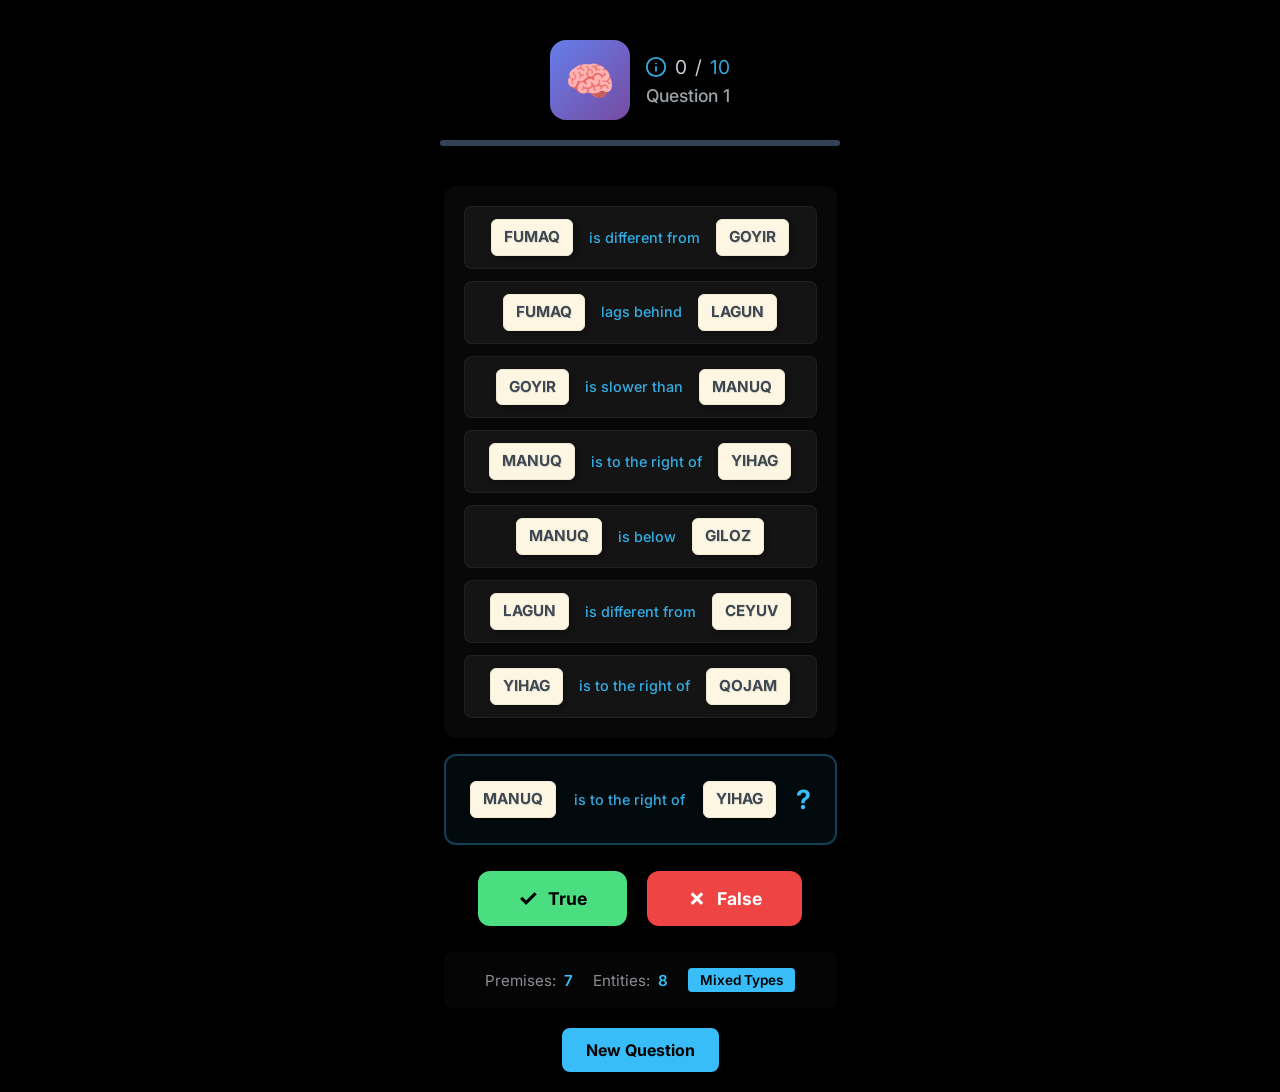
==== render/demo.html @ 79dd6ef5 "v0" ====
<!DOCTYPE html>
<html lang="en">
<head>
    <meta charset="UTF-8">
    <meta name="viewport" content="width=device-width, initial-scale=1.0, user-scalable=no">
    <meta name="description" content="Logic puzzle game">
    <meta name="theme-color" content="#000000">
    <title>Logic Game - Syllogimous v2</title>
    <link rel="stylesheet" href="logic.css">
</head>
<body>

<header>
    <div class="header-top">
        <div class="app-icon" style="background: linear-gradient(135deg, #667eea 0%, #764ba2 100%); display: flex; align-items: center; justify-content: center; font-size: 40px;">
            🧠
        </div>
        <div class="header-info">
            <div class="stats">
                <svg class="icon-search" viewBox="0 0 24 24" fill="none" stroke="currentColor" stroke-width="2" stroke-linecap="round" stroke-linejoin="round" style="width: 22px; height: 22px; color: var(--accent);">
                    <circle cx="12" cy="12" r="10"></circle>
                    <path d="M12 16v-4"></path>
                    <path d="M12 8h.01"></path>
                </svg>
                <span id="lbl-score">0</span> / <span id="lbl-total" style="color:var(--accent)">10</span>
            </div>
            <div class="meta-info">Question <span id="lbl-question">1</span></div>
        </div>
    </div>
    <div class="progress-container">
        <div id="progress" class="progress-bar" style="width: 0%"></div>
    </div>
</header>

<div id="game-container"></div>

<div id="debug-info" style="display: none;"></div>

<button id="btn-new-question" style="margin-top: 20px; padding: 12px 24px; border: none; background: var(--accent); color: #000; border-radius: 8px; font-size: 1rem; font-weight: bold; cursor: pointer; font-family: inherit;">
    New Question
</button>

<script type="module">
import { QuestionGenerator } from '../generators/QuestionGenerator.js';
import { LinearRelationType } from '../relations/LinearRelationType.js';
import { SpatialRelationType } from '../relations/SpatialRelationType.js';
import { CategoricalRelationType } from '../relations/CategoricalRelationType.js';
import { RandomUtils } from '../utils/RandomUtils.js';
import { EntityFactory } from '../utils/EntityFactory.js';
import { Renderer } from './Renderer.js';

// Game state
const gameState = {
    score: 0,
    total: 10,
    questionNumber: 1,
    currentQuestion: null,
    answered: false
};

// Setup
const random = new RandomUtils();
const entityFactory = new EntityFactory({
    useNonsenseWords: true,
    nonsenseWordLength: 5
}, random);

const linearType = new LinearRelationType();
const spatialType = new SpatialRelationType(2);
const categoricalType = new CategoricalRelationType();

const generator = new QuestionGenerator({
    entityFactory,
    linearDimensions: ['size', 'speed', 'brightness', 'temperature', 'weight', 'height'],
    random
});

const renderer = new Renderer();

// Generate and display question
function newQuestion() {
    // Vary the question type
    const types = [
        // Single type questions
        { relationTypes: [{ type: linearType, weight: 1 }], mixedTypes: false, premiseCount: 5 },
        { relationTypes: [{ type: spatialType, weight: 1 }], mixedTypes: false, premiseCount: 5 },
        { relationTypes: [{ type: categoricalType, weight: 1 }], mixedTypes: false, premiseCount: 5 },
        // Mixed questions
        {
            relationTypes: [
                { type: linearType, weight: 0.5 },
                { type: spatialType, weight: 0.5 }
            ],
            mixedTypes: true,
            premiseCount: 6
        },
        {
            relationTypes: [
                { type: linearType, weight: 0.4 },
                { type: spatialType, weight: 0.3 },
                { type: categoricalType, weight: 0.3 }
            ],
            mixedTypes: true,
            premiseCount: 7
        }
    ];

    const spec = types[Math.floor(Math.random() * types.length)];
    spec.branchingFactor = 0.4;

    gameState.currentQuestion = generator.generateQuestion(spec);
    gameState.answered = false;

    // Render
    const container = document.getElementById('game-container');
    container.innerHTML = renderer.renderGameUI(gameState.currentQuestion);

    // Add event listeners to buttons
    container.querySelectorAll('.btn').forEach(btn => {
        btn.addEventListener('click', handleAnswer);
    });

    // Update debug info
    const debugInfo = document.getElementById('debug-info');
    debugInfo.innerHTML = renderer.renderNetworkInfo(gameState.currentQuestion);
}

// Handle answer
function handleAnswer(e) {
    if (gameState.answered) return;

    const userAnswer = e.currentTarget.dataset.answer === 'true';
    const correct = userAnswer === gameState.currentQuestion.isValid;

    gameState.answered = true;

    // Visual feedback
    showFeedback(correct);

    if (correct) {
        gameState.score++;
        updateScore();
    }

    // Disable buttons
    document.querySelectorAll('.btn').forEach(btn => {
        btn.disabled = true;
        btn.style.opacity = '0.5';
        btn.style.cursor = 'not-allowed';
    });

    // Auto-advance after delay
    setTimeout(() => {
        if (gameState.questionNumber < gameState.total) {
            gameState.questionNumber++;
            updateProgress();
            newQuestion();
        } else {
            showGameOver();
        }
    }, 1000);
}

// Show feedback
function showFeedback(correct) {
    const container = document.getElementById('game-container');
    const className = correct ? 'flash-correct' : 'flash-incorrect';

    container.classList.add(className);
    setTimeout(() => {
        container.classList.remove(className);
    }, 600);
}

// Update score
function updateScore() {
    document.getElementById('lbl-score').textContent = gameState.score;
}

// Update progress
function updateProgress() {
    document.getElementById('lbl-question').textContent = gameState.questionNumber;
    const percent = ((gameState.questionNumber - 1) / gameState.total) * 100;
    document.getElementById('progress').style.width = `${percent}%`;
}

// Show game over
function showGameOver() {
    const container = document.getElementById('game-container');
    const percentage = Math.round((gameState.score / gameState.total) * 100);

    container.innerHTML = `
        <div class="premises-container" style="text-align: center; padding: 40px;">
            <h2 style="color: var(--accent); font-size: 2rem; margin-bottom: 20px;">Game Over!</h2>
            <div style="font-size: 3rem; margin: 30px 0;">
                ${percentage >= 80 ? '🏆' : percentage >= 60 ? '🎯' : '💪'}
            </div>
            <div style="font-size: 1.5rem; margin-bottom: 30px;">
                Score: <span style="color: var(--success); font-weight: bold;">${gameState.score}</span> / ${gameState.total}
            </div>
            <div style="font-size: 1.2rem; opacity: 0.8;">
                ${percentage >= 80 ? 'Excellent!' : percentage >= 60 ? 'Good job!' : 'Keep practicing!'}
            </div>
        </div>
    `;

    document.getElementById('btn-new-question').textContent = 'Play Again';
    document.getElementById('btn-new-question').onclick = () => {
        gameState.score = 0;
        gameState.questionNumber = 1;
        updateScore();
        updateProgress();
        newQuestion();
        document.getElementById('btn-new-question').textContent = 'New Question';
        document.getElementById('btn-new-question').onclick = () => {
            if (!gameState.answered) return;
            if (gameState.questionNumber < gameState.total) {
                gameState.questionNumber++;
                updateProgress();
                newQuestion();
            }
        };
    };
}

// Manual new question button
document.getElementById('btn-new-question').addEventListener('click', () => {
    if (!gameState.answered) return;
    if (gameState.questionNumber < gameState.total) {
        gameState.questionNumber++;
        updateProgress();
        newQuestion();
    }
});

// Start game
newQuestion();
updateScore();
updateProgress();
</script>

</body>
</html>
---- render/logic.css ----
/**
 * Logic Game Styles
 * Based on Magrana's design language
 */

@import url("https://fonts.googleapis.com/css2?family=Inter:wght@400;500;600;700&display=swap");

:root {
  /* Magrana color scheme */
  --bg: #000000;
  --fg: #e2e8f0;
  --accent: #38bdf8;
  --slot: #334155;

  /* Tile colors (Mots-inspired) */
  --base01: #586e75;
  --base2: #eee8d5;
  --base3: #fdf6e3;
  --tile: var(--base3);
  --tile-text: #3d4852;
  --tile-border: var(--base2);

  /* Status colors */
  --success: #4ade80;
  --error: #ef4444;
  --gold: #facc15;
}

* {
  box-sizing: border-box;
}

body {
  background: var(--bg);
  color: var(--fg);
  font-family: "Inter", system-ui, -apple-system, sans-serif;
  display: flex;
  flex-direction: column;
  align-items: center;
  min-height: 100vh;
  margin: 0;
  padding: 20px;
  user-select: none;
  -webkit-user-select: none;
}

/* Header (matching Magrana) */
header {
  padding: 20px;
  display: flex;
  flex-direction: column;
  align-items: center;
  gap: 10px;
  width: 100%;
  max-width: 800px;
}

.header-top {
  display: flex;
  align-items: center;
  gap: 15px;
}

.app-icon {
  width: 80px;
  height: 80px;
  border-radius: 16px;
  box-shadow: 0 4px 12px rgba(0, 0, 0, 0.4);
}

.header-info {
  display: flex;
  flex-direction: column;
  gap: 6px;
}

.stats {
  display: flex;
  align-items: center;
  gap: 8px;
  opacity: 0.9;
  font-size: 1.2rem;
}

.info-icon {
  font-size: 22px;
  margin-left: 6px;
  opacity: 0.6;
  cursor: pointer;
  transition: opacity 0.2s ease;
  color: var(--accent);
}

.info-icon:hover {
  opacity: 1;
}

.meta-info {
  font-size: 1.1rem;
  opacity: 0.7;
  text-align: center;
  font-weight: 500;
}

/* Progress Bar */
.progress-container {
  width: 80%;
  max-width: 400px;
  height: 6px;
  background: #334155;
  border-radius: 3px;
  margin-top: 10px;
  overflow: hidden;
}

.progress-bar {
  height: 100%;
  background: var(--accent);
  width: 0%;
  transition: width 0.3s;
}

/* Logic Game Container */
.logic-game {
  width: 100%;
  max-width: 800px;
  display: flex;
  flex-direction: column;
  gap: 1rem;
  margin-top: 20px;
}

/* Premises Container */
.premises-container {
  background: rgba(255, 255, 255, 0.03);
  border-radius: 12px;
  padding: 20px;
  display: flex;
  flex-direction: column;
  gap: 12px;
}

.premises-label {
  display: none; /* Hidden - not needed with context */
}

.premise {
  background: rgba(255, 255, 255, 0.05);
  padding: 12px 16px;
  border-radius: 8px;
  display: flex;
  align-items: center;
  justify-content: center;
  gap: 10px;
  flex-wrap: wrap;
  font-size: 1rem;
  line-height: 1.5;
  border: 1px solid rgba(255, 255, 255, 0.05);
  transition: all 0.2s ease;
}

.premise:hover {
  background: rgba(255, 255, 255, 0.08);
  border-color: rgba(56, 189, 248, 0.2);
}

/* Conclusion Container */
.conclusion-container {
  background: rgba(56, 189, 248, 0.05);
  border: 2px solid rgba(56, 189, 248, 0.3);
  border-radius: 12px;
  padding: 12px;
  display: flex;
  flex-direction: column;
  gap: 0;
  max-width: 600px;
  margin: 0 auto;
}

.conclusion-label {
  display: none; /* Hidden - question mark makes it obvious */
}

.conclusion {
  padding: 12px;
  border-radius: 8px;
  display: flex;
  align-items: center;
  justify-content: center;
  gap: 12px;
  flex-wrap: wrap;
  font-size: 1.1rem;
  line-height: 1.5;
  font-weight: 500;
}

/* Entity and Relation Styling */
.entity {
  background: var(--tile);
  color: var(--tile-text);
  padding: 6px 12px;
  border-radius: 6px;
  font-weight: 700;
  font-size: 0.95rem;
  border: 1px solid var(--tile-border);
  box-shadow: 2px 2px 6px rgba(0, 0, 0, 0.3);
  text-shadow: 0.5px 0.5px 1px rgba(0, 0, 0, 0.1);
  white-space: nowrap;
}

.relation {
  color: var(--accent);
  font-weight: 500;
  font-size: 0.9rem;
  opacity: 0.9;
  padding: 2px 6px;
}

.question-mark {
  color: var(--accent);
  font-size: 1.5em;
  font-weight: bold;
  margin-left: 8px;
}

/* Answer Buttons */
.answer-buttons {
  display: flex;
  gap: 20px;
  justify-content: center;
  margin-top: 10px;
}

.btn {
  padding: 16px 40px;
  border: none;
  border-radius: 12px;
  font-size: 1.1rem;
  font-weight: 700;
  cursor: pointer;
  display: flex;
  align-items: center;
  gap: 10px;
  transition: all 0.2s ease;
  font-family: inherit;
  box-shadow: 0 4px 12px rgba(0, 0, 0, 0.3);
  min-width: 140px;
  justify-content: center;
}

.btn-true {
  background: var(--success);
  color: #000;
}

.btn-true:hover {
  background: #22c55e;
  transform: translateY(-2px);
  box-shadow: 0 6px 20px rgba(74, 222, 128, 0.4);
}

.btn-true:active {
  transform: translateY(0);
}

.btn-false {
  background: var(--error);
  color: #fff;
}

.btn-false:hover {
  background: #dc2626;
  transform: translateY(-2px);
  box-shadow: 0 6px 20px rgba(239, 68, 68, 0.4);
}

.btn-false:active {
  transform: translateY(0);
}

.btn-icon {
  font-size: 1.3em;
  line-height: 1;
}

.btn-text {
  line-height: 1;
}

/* Stats Footer */
.stats-footer {
  display: flex;
  gap: 20px;
  justify-content: center;
  flex-wrap: wrap;
  margin-top: 10px;
  padding: 16px;
  background: rgba(255, 255, 255, 0.02);
  border-radius: 8px;
}

.stat {
  display: flex;
  gap: 8px;
  align-items: center;
  font-size: 0.95rem;
}

.stat-label {
  opacity: 0.6;
}

.stat-value {
  color: var(--accent);
  font-weight: 600;
}

.stat-badge {
  background: var(--accent);
  color: #000;
  padding: 4px 12px;
  border-radius: 4px;
  font-size: 0.85rem;
  font-weight: 600;
}

/* Network Info */
.network-info {
  background: rgba(255, 255, 255, 0.03);
  border-radius: 8px;
  padding: 16px;
  display: flex;
  flex-direction: column;
  gap: 8px;
  margin-top: 20px;
}

.info-item {
  display: flex;
  gap: 12px;
  font-size: 0.9rem;
}

.info-label {
  opacity: 0.6;
  min-width: 80px;
}

.info-value {
  color: var(--fg);
  opacity: 0.9;
}

/* Responsive Design */
@media (max-width: 768px) {
  .premise {
    font-size: 0.95rem;
    padding: 10px 14px;
    gap: 8px;
  }

  .conclusion {
    font-size: 1.05rem;
  }

  .answer-buttons {
    gap: 12px;
  }

  .btn {
    padding: 14px 32px;
    font-size: 1rem;
    min-width: 120px;
  }

  .entity {
    padding: 5px 10px;
    font-size: 0.9rem;
  }

  .relation {
    font-size: 0.85rem;
  }
}

@media (max-width: 480px) {
  .premise {
    font-size: 0.9rem;
    padding: 10px 12px;
    gap: 6px;
  }

  .conclusion {
    font-size: 1rem;
    padding: 16px;
  }

  .answer-buttons {
    flex-direction: column;
    width: 100%;
    gap: 12px;
  }

  .btn {
    width: 100%;
  }

  .entity {
    padding: 4px 8px;
    font-size: 0.85rem;
  }

  .relation {
    font-size: 0.8rem;
  }

  .stats-footer {
    gap: 12px;
  }

  .premises-container,
  .conclusion-container {
    padding: 16px;
  }
}

/* Result Feedback Flash */
#game-container.flash-correct {
  animation: flash-correct 0.6s ease-out;
}

#game-container.flash-incorrect {
  animation: flash-incorrect 0.6s ease-out;
}

@keyframes flash-correct {
  0% {
    box-shadow: 0 0 0 0 rgba(74, 222, 128, 0.7);
  }
  50% {
    box-shadow: 0 0 40px 10px rgba(74, 222, 128, 0.7);
  }
  100% {
    box-shadow: 0 0 0 0 rgba(74, 222, 128, 0);
  }
}

@keyframes flash-incorrect {
  0% {
    box-shadow: 0 0 0 0 rgba(239, 68, 68, 0.7);
  }
  50% {
    box-shadow: 0 0 40px 10px rgba(239, 68, 68, 0.7);
  }
  100% {
    box-shadow: 0 0 0 0 rgba(239, 68, 68, 0);
  }
}

/* Modal Styles */
.modal-overlay {
  position: fixed;
  top: 0;
  left: 0;
  right: 0;
  bottom: 0;
  background: rgba(0, 0, 0, 0.85);
  display: flex;
  justify-content: center;
  align-items: center;
  z-index: 2000;
  opacity: 0;
  pointer-events: none;
  transition: opacity 0.3s ease;
}

.modal-overlay.visible {
  opacity: 1;
  pointer-events: auto;
}

.modal-content {
  background: #1a1a1a;
  color: var(--fg);
  padding: 2rem;
  border-radius: 16px;
  max-width: 90%;
  width: 500px;
  max-height: 80vh;
  overflow-y: auto;
  position: relative;
  border: 1px solid #333;
  box-shadow: 0 10px 40px rgba(0, 0, 0, 0.5);
}

.modal-close {
  position: absolute;
  top: 1rem;
  right: 1rem;
  background: none;
  border: none;
  color: var(--fg);
  font-size: 2rem;
  cursor: pointer;
  opacity: 0.6;
  transition: opacity 0.2s ease;
  padding: 0;
  width: 32px;
  height: 32px;
  display: flex;
  align-items: center;
  justify-content: center;
}

.modal-close:hover {
  opacity: 1;
}

.modal-header {
  display: flex;
  align-items: center;
  gap: 15px;
  margin-bottom: 1.5rem;
}

.modal-icon {
  width: 60px;
  height: 60px;
  border-radius: 12px;
}

.modal-title-container {
  display: flex;
  align-items: center;
  gap: 10px;
}

.modal-content h2 {
  margin: 0;
  color: var(--accent);
  font-size: 1.5rem;
}

.modal-content h3 {
  color: var(--accent);
  font-size: 1.1rem;
  margin-top: 1.5rem;
  margin-bottom: 0.5rem;
}

.modal-text p {
  line-height: 1.6;
  margin-bottom: 1rem;
}

.modal-text em {
  opacity: 0.8;
}

.source-link {
  font-size: 0.85rem;
  opacity: 0.7;
  margin-top: 1.5rem;
}

.source-link a {
  color: var(--accent);
  text-decoration: none;
}

.source-link a:hover {
  text-decoration: underline;
}
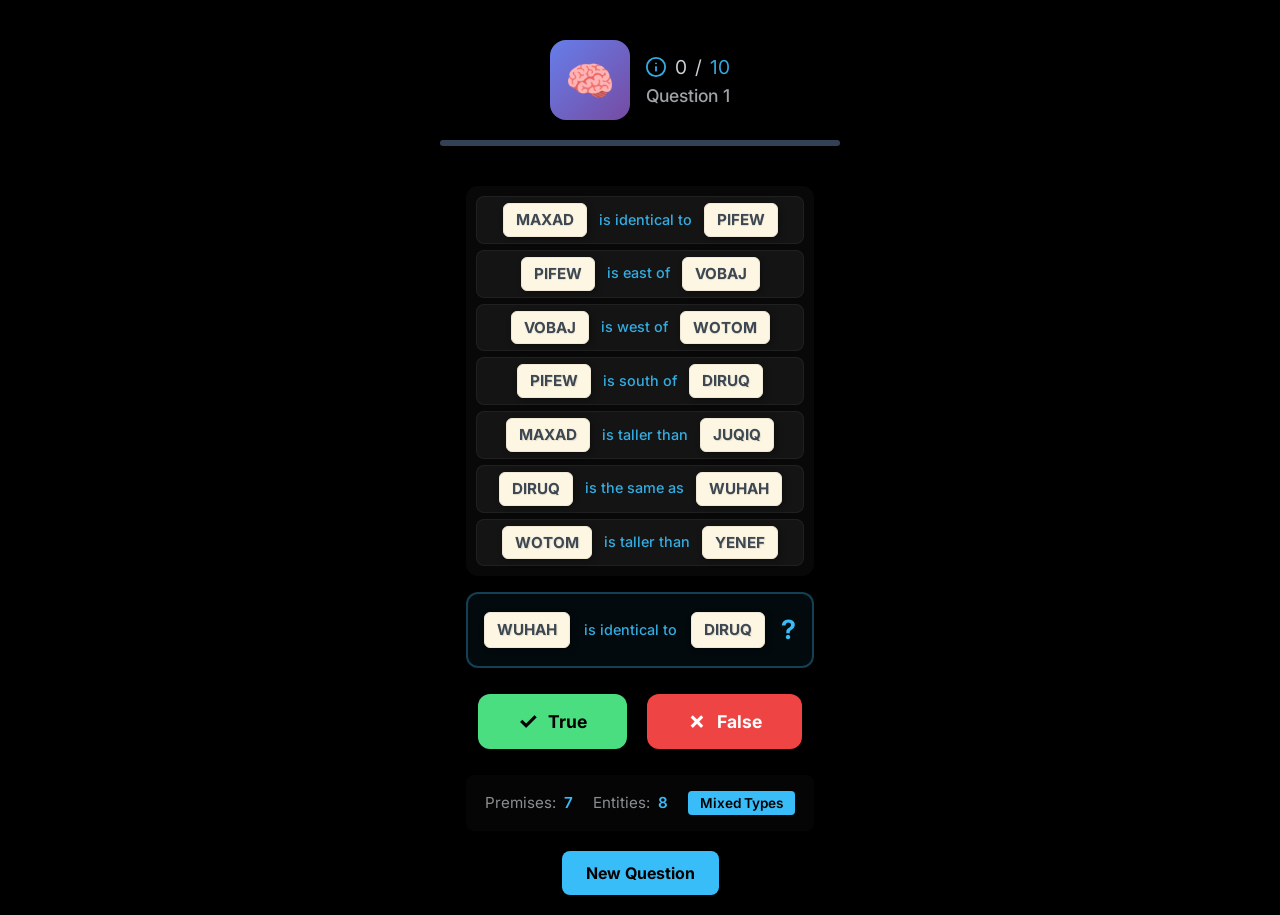
==== commit 0e8f4209: "v0" ====
--- a/render/demo.html
+++ b/render/demo.html
@@ -1,243 +1,308 @@
-<!DOCTYPE html>
+<!doctype html>
 <html lang="en">
-<head>
-    <meta charset="UTF-8">
-    <meta name="viewport" content="width=device-width, initial-scale=1.0, user-scalable=no">
-    <meta name="description" content="Logic puzzle game">
-    <meta name="theme-color" content="#000000">
+  <head>
+    <meta charset="UTF-8" />
+    <meta
+      name="viewport"
+      content="width=device-width, initial-scale=1.0, user-scalable=no"
+    />
+    <meta name="description" content="Logic puzzle game" />
+    <meta name="theme-color" content="#000000" />
     <title>Logic Game - Syllogimous v2</title>
-    <link rel="stylesheet" href="logic.css">
-</head>
-<body>
-
-<header>
-    <div class="header-top">
-        <div class="app-icon" style="background: linear-gradient(135deg, #667eea 0%, #764ba2 100%); display: flex; align-items: center; justify-content: center; font-size: 40px;">
-            🧠
+    <link rel="stylesheet" href="logic.css" />
+  </head>
+  <body>
+    <header>
+      <div class="header-top">
+        <div
+          class="app-icon"
+          style="
+            background: linear-gradient(135deg, #667eea 0%, #764ba2 100%);
+            display: flex;
+            align-items: center;
+            justify-content: center;
+            font-size: 40px;
+          "
+        >
+          🧠
         </div>
         <div class="header-info">
-            <div class="stats">
-                <svg class="icon-search" viewBox="0 0 24 24" fill="none" stroke="currentColor" stroke-width="2" stroke-linecap="round" stroke-linejoin="round" style="width: 22px; height: 22px; color: var(--accent);">
-                    <circle cx="12" cy="12" r="10"></circle>
-                    <path d="M12 16v-4"></path>
-                    <path d="M12 8h.01"></path>
-                </svg>
-                <span id="lbl-score">0</span> / <span id="lbl-total" style="color:var(--accent)">10</span>
-            </div>
-            <div class="meta-info">Question <span id="lbl-question">1</span></div>
+          <div class="stats">
+            <svg
+              class="icon-search"
+              viewBox="0 0 24 24"
+              fill="none"
+              stroke="currentColor"
+              stroke-width="2"
+              stroke-linecap="round"
+              stroke-linejoin="round"
+              style="width: 22px; height: 22px; color: var(--accent)"
+            >
+              <circle cx="12" cy="12" r="10"></circle>
+              <path d="M12 16v-4"></path>
+              <path d="M12 8h.01"></path>
+            </svg>
+            <span id="lbl-score">0</span> /
+            <span id="lbl-total" style="color: var(--accent)">10</span>
+          </div>
+          <div class="meta-info">Question <span id="lbl-question">1</span></div>
         </div>
-    </div>
-    <div class="progress-container">
+      </div>
+      <div class="progress-container">
         <div id="progress" class="progress-bar" style="width: 0%"></div>
-    </div>
-</header>
-
-<div id="game-container"></div>
-
-<div id="debug-info" style="display: none;"></div>
-
-<button id="btn-new-question" style="margin-top: 20px; padding: 12px 24px; border: none; background: var(--accent); color: #000; border-radius: 8px; font-size: 1rem; font-weight: bold; cursor: pointer; font-family: inherit;">
-    New Question
-</button>
-
-<script type="module">
-import { QuestionGenerator } from '../generators/QuestionGenerator.js';
-import { LinearRelationType } from '../relations/LinearRelationType.js';
-import { SpatialRelationType } from '../relations/SpatialRelationType.js';
-import { CategoricalRelationType } from '../relations/CategoricalRelationType.js';
-import { RandomUtils } from '../utils/RandomUtils.js';
-import { EntityFactory } from '../utils/EntityFactory.js';
-import { Renderer } from './Renderer.js';
-
-// Game state
-const gameState = {
-    score: 0,
-    total: 10,
-    questionNumber: 1,
-    currentQuestion: null,
-    answered: false
-};
-
-// Setup
-const random = new RandomUtils();
-const entityFactory = new EntityFactory({
-    useNonsenseWords: true,
-    nonsenseWordLength: 5
-}, random);
-
-const linearType = new LinearRelationType();
-const spatialType = new SpatialRelationType(2);
-const categoricalType = new CategoricalRelationType();
-
-const generator = new QuestionGenerator({
-    entityFactory,
-    linearDimensions: ['size', 'speed', 'brightness', 'temperature', 'weight', 'height'],
-    random
-});
-
-const renderer = new Renderer();
-
-// Generate and display question
-function newQuestion() {
-    // Vary the question type
-    const types = [
-        // Single type questions
-        { relationTypes: [{ type: linearType, weight: 1 }], mixedTypes: false, premiseCount: 5 },
-        { relationTypes: [{ type: spatialType, weight: 1 }], mixedTypes: false, premiseCount: 5 },
-        { relationTypes: [{ type: categoricalType, weight: 1 }], mixedTypes: false, premiseCount: 5 },
-        // Mixed questions
+      </div>
+    </header>
+
+    <div id="game-container"></div>
+
+    <div id="debug-info" style="display: none"></div>
+
+    <button
+      id="btn-new-question"
+      style="
+        margin-top: 20px;
+        padding: 12px 24px;
+        border: none;
+        background: var(--accent);
+        color: #000;
+        border-radius: 8px;
+        font-size: 1rem;
+        font-weight: bold;
+        cursor: pointer;
+        font-family: inherit;
+      "
+    >
+      New Question
+    </button>
+
+    <script type="module">
+      import { QuestionGenerator } from "../generators/QuestionGenerator.js";
+      import { LinearRelationType } from "../relations/LinearRelationType.js";
+      import { SpatialRelationType } from "../relations/SpatialRelationType.js";
+      import { CategoricalRelationType } from "../relations/CategoricalRelationType.js";
+      import { RandomUtils } from "../utils/RandomUtils.js";
+      import { EntityFactory } from "../utils/EntityFactory.js";
+      import { Renderer } from "./Renderer.js";
+
+      // Game state
+      const gameState = {
+        score: 0,
+        total: 10,
+        questionNumber: 1,
+        currentQuestion: null,
+        answered: false,
+      };
+
+      // Setup
+      const random = new RandomUtils();
+      const entityFactory = new EntityFactory(
         {
+          useNonsenseWords: true,
+          nonsenseWordLength: 5,
+        },
+        random,
+      );
+
+      const linearType = new LinearRelationType();
+      const spatialType = new SpatialRelationType(2);
+      const categoricalType = new CategoricalRelationType();
+
+      const generator = new QuestionGenerator({
+        entityFactory,
+        linearDimensions: [
+          "size",
+          "speed",
+          "brightness",
+          "temperature",
+          "weight",
+          "height",
+        ],
+        random,
+      });
+
+      const renderer = new Renderer();
+
+      // Generate and display question
+      function newQuestion() {
+        // Vary the question type
+        const types = [
+          // Single type questions
+          {
+            relationTypes: [{ type: linearType, weight: 1 }],
+            mixedTypes: false,
+            premiseCount: 5,
+          },
+          {
+            relationTypes: [{ type: spatialType, weight: 1 }],
+            mixedTypes: false,
+            premiseCount: 5,
+          },
+          {
+            relationTypes: [{ type: categoricalType, weight: 1 }],
+            mixedTypes: false,
+            premiseCount: 5,
+          },
+          // Mixed questions
+          {
             relationTypes: [
-                { type: linearType, weight: 0.5 },
-                { type: spatialType, weight: 0.5 }
+              { type: linearType, weight: 0.5 },
+              { type: spatialType, weight: 0.5 },
             ],
             mixedTypes: true,
-            premiseCount: 6
-        },
-        {
+            premiseCount: 6,
+          },
+          {
             relationTypes: [
-                { type: linearType, weight: 0.4 },
-                { type: spatialType, weight: 0.3 },
-                { type: categoricalType, weight: 0.3 }
+              { type: linearType, weight: 0.4 },
+              { type: spatialType, weight: 0.3 },
+              { type: categoricalType, weight: 0.3 },
             ],
             mixedTypes: true,
-            premiseCount: 7
+            premiseCount: 7,
+          },
+        ];
+
+        const spec = types[Math.floor(Math.random() * types.length)];
+        spec.branchingFactor = 0.4;
+
+        gameState.currentQuestion = generator.generateQuestion(spec);
+        gameState.answered = false;
+
+        // Render
+        const container = document.getElementById("game-container");
+        container.innerHTML = renderer.renderGameUI(gameState.currentQuestion);
+
+        // Add event listeners to buttons
+        container.querySelectorAll(".btn").forEach((btn) => {
+          btn.addEventListener("click", handleAnswer);
+        });
+
+        // Update debug info
+        const debugInfo = document.getElementById("debug-info");
+        debugInfo.innerHTML = renderer.renderNetworkInfo(
+          gameState.currentQuestion,
+        );
+      }
+
+      // Handle answer
+      function handleAnswer(e) {
+        if (gameState.answered) return;
+
+        const userAnswer = e.currentTarget.dataset.answer === "true";
+        const correct = userAnswer === gameState.currentQuestion.isValid;
+
+        gameState.answered = true;
+
+        // Visual feedback
+        showFeedback(correct);
+
+        if (correct) {
+          gameState.score++;
+          updateScore();
         }
-    ];
-
-    const spec = types[Math.floor(Math.random() * types.length)];
-    spec.branchingFactor = 0.4;
-
-    gameState.currentQuestion = generator.generateQuestion(spec);
-    gameState.answered = false;
-
-    // Render
-    const container = document.getElementById('game-container');
-    container.innerHTML = renderer.renderGameUI(gameState.currentQuestion);
-
-    // Add event listeners to buttons
-    container.querySelectorAll('.btn').forEach(btn => {
-        btn.addEventListener('click', handleAnswer);
-    });
-
-    // Update debug info
-    const debugInfo = document.getElementById('debug-info');
-    debugInfo.innerHTML = renderer.renderNetworkInfo(gameState.currentQuestion);
-}
-
-// Handle answer
-function handleAnswer(e) {
-    if (gameState.answered) return;
-
-    const userAnswer = e.currentTarget.dataset.answer === 'true';
-    const correct = userAnswer === gameState.currentQuestion.isValid;
-
-    gameState.answered = true;
-
-    // Visual feedback
-    showFeedback(correct);
-
-    if (correct) {
-        gameState.score++;
-        updateScore();
-    }
-
-    // Disable buttons
-    document.querySelectorAll('.btn').forEach(btn => {
-        btn.disabled = true;
-        btn.style.opacity = '0.5';
-        btn.style.cursor = 'not-allowed';
-    });
-
-    // Auto-advance after delay
-    setTimeout(() => {
-        if (gameState.questionNumber < gameState.total) {
+
+        // Disable buttons
+        document.querySelectorAll(".btn").forEach((btn) => {
+          btn.disabled = true;
+          btn.style.opacity = "0.5";
+          btn.style.cursor = "not-allowed";
+        });
+
+        // Auto-advance after delay
+        setTimeout(() => {
+          if (gameState.questionNumber < gameState.total) {
             gameState.questionNumber++;
             updateProgress();
             newQuestion();
-        } else {
+          } else {
             showGameOver();
-        }
-    }, 1000);
-}
-
-// Show feedback
-function showFeedback(correct) {
-    const container = document.getElementById('game-container');
-    const className = correct ? 'flash-correct' : 'flash-incorrect';
-
-    container.classList.add(className);
-    setTimeout(() => {
-        container.classList.remove(className);
-    }, 600);
-}
-
-// Update score
-function updateScore() {
-    document.getElementById('lbl-score').textContent = gameState.score;
-}
-
-// Update progress
-function updateProgress() {
-    document.getElementById('lbl-question').textContent = gameState.questionNumber;
-    const percent = ((gameState.questionNumber - 1) / gameState.total) * 100;
-    document.getElementById('progress').style.width = `${percent}%`;
-}
-
-// Show game over
-function showGameOver() {
-    const container = document.getElementById('game-container');
-    const percentage = Math.round((gameState.score / gameState.total) * 100);
-
-    container.innerHTML = `
+          }
+        }, 1000);
+      }
+
+      // Show feedback
+      function showFeedback(correct) {
+        const container = document.getElementById("game-container");
+        const className = correct ? "flash-correct" : "flash-incorrect";
+
+        container.classList.add(className);
+        setTimeout(() => {
+          container.classList.remove(className);
+        }, 600);
+      }
+
+      // Update score
+      function updateScore() {
+        document.getElementById("lbl-score").textContent = gameState.score;
+      }
+
+      // Update progress
+      function updateProgress() {
+        document.getElementById("lbl-question").textContent =
+          gameState.questionNumber;
+        const percent =
+          ((gameState.questionNumber - 1) / gameState.total) * 100;
+        document.getElementById("progress").style.width = `${percent}%`;
+      }
+
+      // Show game over
+      function showGameOver() {
+        const container = document.getElementById("game-container");
+        const percentage = Math.round(
+          (gameState.score / gameState.total) * 100,
+        );
+
+        container.innerHTML = `
         <div class="premises-container" style="text-align: center; padding: 40px;">
             <h2 style="color: var(--accent); font-size: 2rem; margin-bottom: 20px;">Game Over!</h2>
             <div style="font-size: 3rem; margin: 30px 0;">
-                ${percentage >= 80 ? '🏆' : percentage >= 60 ? '🎯' : '💪'}
+                ${percentage >= 80 ? "🏆" : percentage >= 60 ? "🎯" : "💪"}
             </div>
             <div style="font-size: 1.5rem; margin-bottom: 30px;">
                 Score: <span style="color: var(--success); font-weight: bold;">${gameState.score}</span> / ${gameState.total}
             </div>
             <div style="font-size: 1.2rem; opacity: 0.8;">
-                ${percentage >= 80 ? 'Excellent!' : percentage >= 60 ? 'Good job!' : 'Keep practicing!'}
+                ${percentage >= 80 ? "Excellent!" : percentage >= 60 ? "Good job!" : "Keep practicing!"}
             </div>
         </div>
     `;
 
-    document.getElementById('btn-new-question').textContent = 'Play Again';
-    document.getElementById('btn-new-question').onclick = () => {
-        gameState.score = 0;
-        gameState.questionNumber = 1;
-        updateScore();
-        updateProgress();
-        newQuestion();
-        document.getElementById('btn-new-question').textContent = 'New Question';
-        document.getElementById('btn-new-question').onclick = () => {
+        document.getElementById("btn-new-question").textContent = "Play Again";
+        document.getElementById("btn-new-question").onclick = () => {
+          gameState.score = 0;
+          gameState.questionNumber = 1;
+          updateScore();
+          updateProgress();
+          newQuestion();
+          document.getElementById("btn-new-question").textContent =
+            "New Question";
+          document.getElementById("btn-new-question").onclick = () => {
             if (!gameState.answered) return;
             if (gameState.questionNumber < gameState.total) {
-                gameState.questionNumber++;
-                updateProgress();
-                newQuestion();
+              gameState.questionNumber++;
+              updateProgress();
+              newQuestion();
             }
+          };
         };
-    };
-}
-
-// Manual new question button
-document.getElementById('btn-new-question').addEventListener('click', () => {
-    if (!gameState.answered) return;
-    if (gameState.questionNumber < gameState.total) {
-        gameState.questionNumber++;
-        updateProgress();
-        newQuestion();
-    }
-});
-
-// Start game
-newQuestion();
-updateScore();
-updateProgress();
-</script>
-
-</body>
+      }
+
+      // Manual new question button
+      document
+        .getElementById("btn-new-question")
+        .addEventListener("click", () => {
+          if (!gameState.answered) return;
+          if (gameState.questionNumber < gameState.total) {
+            gameState.questionNumber++;
+            updateProgress();
+            newQuestion();
+          }
+        });
+
+      // Start game
+      newQuestion();
+      updateScore();
+      updateProgress();
+    </script>
+  </body>
 </html>
--- a/render/logic.css
+++ b/render/logic.css
@@ -33,7 +33,11 @@
 body {
   background: var(--bg);
   color: var(--fg);
-  font-family: "Inter", system-ui, -apple-system, sans-serif;
+  font-family:
+    "Inter",
+    system-ui,
+    -apple-system,
+    sans-serif;
   display: flex;
   flex-direction: column;
   align-items: center;
@@ -111,13 +115,21 @@
   border-radius: 3px;
   margin-top: 10px;
   overflow: hidden;
+  cursor: pointer;
+  transition: transform 0.2s ease;
+}
+
+.progress-container:hover {
+  transform: scaleY(1.3);
 }
 
 .progress-bar {
   height: 100%;
   background: var(--accent);
   width: 0%;
-  transition: width 0.3s;
+  transition:
+    width 1s linear,
+    background 0.3s;
 }
 
 /* Logic Game Container */
@@ -138,6 +150,47 @@
   display: flex;
   flex-direction: column;
   gap: 12px;
+}
+
+/* Compact mode for 5-6 premises */
+.compact .premises-container {
+  padding: 14px;
+  gap: 8px;
+}
+
+.compact .premise {
+  padding: 8px 12px;
+  gap: 8px;
+}
+
+.compact .conclusion-container {
+  padding: 10px;
+}
+
+.compact .conclusion {
+  padding: 10px;
+  gap: 10px;
+}
+
+/* Very compact mode for 7+ premises */
+.very-compact .premises-container {
+  padding: 10px;
+  gap: 6px;
+}
+
+.very-compact .premise {
+  padding: 6px 10px;
+  gap: 6px;
+  line-height: 1.3;
+}
+
+.very-compact .conclusion-container {
+  padding: 8px;
+}
+
+.very-compact .conclusion {
+  padding: 8px;
+  gap: 8px;
 }
 
 .premises-label {
@@ -353,14 +406,46 @@
 
 /* Responsive Design */
 @media (max-width: 768px) {
+  .premises-container {
+    padding: 16px;
+    gap: 10px;
+  }
+
   .premise {
-    font-size: 0.95rem;
+    font-size: 1rem;
     padding: 10px 14px;
     gap: 8px;
   }
 
+  .relation {
+    font-size: 0.95rem;
+  }
+
   .conclusion {
-    font-size: 1.05rem;
+    font-size: 1.1rem;
+  }
+
+  /* Compact adjustments for mobile */
+  .compact .premises-container {
+    padding: 12px;
+    gap: 7px;
+  }
+
+  .compact .premise {
+    padding: 7px 10px;
+    gap: 7px;
+  }
+
+  .very-compact .premises-container {
+    padding: 8px;
+    gap: 5px;
+  }
+
+  .very-compact .premise {
+    padding: 5px 8px;
+    gap: 5px;
+    font-size: 0.9rem;
+    line-height: 1.3;
   }
 
   .answer-buttons {
@@ -385,24 +470,54 @@
 
 @media (max-width: 480px) {
   .premise {
-    font-size: 0.9rem;
+    font-size: 0.95rem;
     padding: 10px 12px;
     gap: 6px;
   }
 
+  .relation {
+    font-size: 0.9rem;
+  }
+
   .conclusion {
-    font-size: 1rem;
+    font-size: 1.05rem;
     padding: 16px;
   }
 
+  /* Extra compact for very small screens with many premises */
+  .very-compact .premises-container {
+    padding: 6px;
+    gap: 4px;
+  }
+
+  .very-compact .premise {
+    padding: 4px 6px;
+    gap: 4px;
+    font-size: 0.85rem;
+  }
+
+  .very-compact .conclusion {
+    padding: 6px;
+    font-size: 0.95rem;
+  }
+
   .answer-buttons {
-    flex-direction: column;
-    width: 100%;
-    gap: 12px;
+    gap: 16px;
+    justify-content: center;
   }
 
   .btn {
-    width: 100%;
+    min-width: 0;
+    width: auto;
+    padding: 20px 28px;
+  }
+
+  .btn-text {
+    display: none;
+  }
+
+  .btn-icon {
+    font-size: 2rem;
   }
 
   .entity {
@@ -411,7 +526,7 @@
   }
 
   .relation {
-    font-size: 0.8rem;
+    font-size: 1rem;
   }
 
   .stats-footer {
@@ -426,11 +541,11 @@
 
 /* Result Feedback Flash */
 #game-container.flash-correct {
-  animation: flash-correct 0.6s ease-out;
+  animation: flash-correct 0.4s ease-out;
 }
 
 #game-container.flash-incorrect {
-  animation: flash-incorrect 0.6s ease-out;
+  animation: flash-incorrect 0.4s ease-out;
 }
 
 @keyframes flash-correct {
@@ -491,6 +606,31 @@
   position: relative;
   border: 1px solid #333;
   box-shadow: 0 10px 40px rgba(0, 0, 0, 0.5);
+}
+
+/* Custom scrollbar for modal */
+.modal-content::-webkit-scrollbar {
+  width: 8px;
+}
+
+.modal-content::-webkit-scrollbar-track {
+  background: rgba(255, 255, 255, 0.05);
+  border-radius: 4px;
+}
+
+.modal-content::-webkit-scrollbar-thumb {
+  background: var(--accent);
+  border-radius: 4px;
+}
+
+.modal-content::-webkit-scrollbar-thumb:hover {
+  background: #22d3ee;
+}
+
+/* Firefox scrollbar */
+.modal-content {
+  scrollbar-width: thin;
+  scrollbar-color: var(--accent) rgba(255, 255, 255, 0.05);
 }
 
 .modal-close {
@@ -535,6 +675,13 @@
   gap: 10px;
 }
 
+.version-tag {
+  font-size: 0.7rem;
+  opacity: 0.5;
+  font-weight: normal;
+  color: var(--fg);
+}
+
 .modal-content h2 {
   margin: 0;
   color: var(--accent);
@@ -571,3 +718,61 @@
 .source-link a:hover {
   text-decoration: underline;
 }
+
+/* Pause Overlay */
+.pause-overlay {
+  position: fixed;
+  top: 0;
+  left: 0;
+  right: 0;
+  bottom: 0;
+  background: rgba(0, 0, 0, 0.5);
+  backdrop-filter: blur(20px);
+  -webkit-backdrop-filter: blur(20px);
+  display: flex;
+  justify-content: center;
+  align-items: center;
+  z-index: 3000;
+  opacity: 0;
+  pointer-events: none;
+  transition: opacity 0.3s ease;
+}
+
+.pause-overlay.visible {
+  opacity: 1;
+  pointer-events: auto;
+}
+
+.pause-content {
+  text-align: center;
+  padding: 3rem;
+  border-radius: 16px;
+  background: rgba(26, 26, 26, 0.8);
+  border: 1px solid rgba(255, 255, 255, 0.1);
+  max-width: 90%;
+  width: 500px;
+}
+
+.resume-btn {
+  background: var(--accent);
+  color: #000;
+  border: none;
+  padding: 16px 48px;
+  border-radius: 12px;
+  font-size: 1.3rem;
+  font-weight: 700;
+  cursor: pointer;
+  font-family: inherit;
+  transition: all 0.2s ease;
+  box-shadow: 0 4px 12px rgba(56, 189, 248, 0.3);
+}
+
+.resume-btn:hover {
+  background: #22d3ee;
+  transform: translateY(-2px);
+  box-shadow: 0 6px 20px rgba(56, 189, 248, 0.4);
+}
+
+.resume-btn:active {
+  transform: translateY(0);
+}
